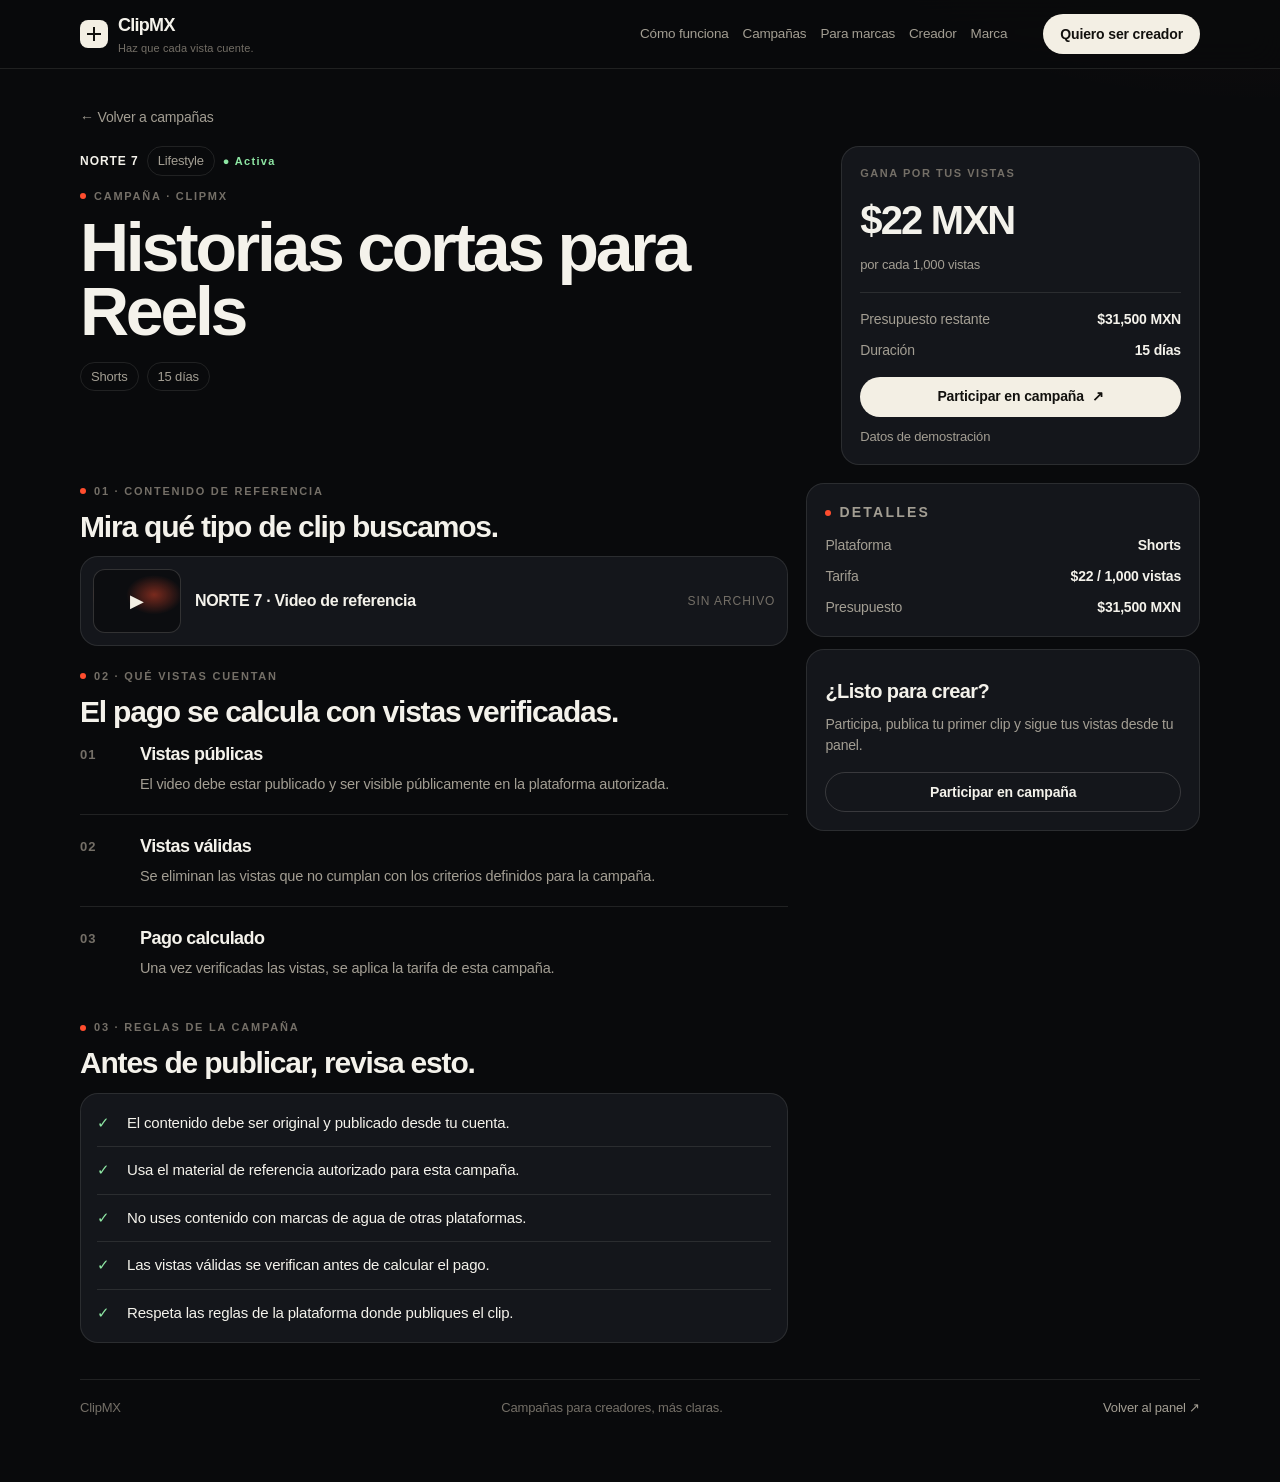
==== campana-norte.html @ 275eb9d6 "El creador envía un clip y la marca puede aprobarlo o rechazarlo." ====
<!DOCTYPE html>
<html lang="es">
<head>
  <meta charset="utf-8">
  <meta name="viewport" content="width=device-width, initial-scale=1">
  <title>ClipMX | Historias cortas para Reels</title>
  <link rel="stylesheet" href="styles.css?v=7">
</head>
<body>
  <header class="site-header">
    <div class="wrap">
      <a class="brand" href="index.html" aria-label="ClipMX, inicio">
        <span class="brand-mark" aria-hidden="true">
          <svg width="14" height="14" viewBox="0 0 14 14" fill="none"><path d="M6 0h2v14H6zM0 6h14v2H0z" fill="currentColor"/></svg>
        </span>
        <span>
          <span class="brand-name">ClipMX</span>
          <span class="brand-tag">Haz que cada vista cuente.</span>
        </span>
      </a>
      <nav class="nav-links" aria-label="Principal">
        <a href="index.html#how">Cómo funciona</a>
        <a href="index.html#campaigns">Campañas</a>
        <a href="index.html#brands">Para marcas</a>
        <a href="creador.html">Creador</a>
        <a href="marca.html">Marca</a>
      </nav>
      <a class="btn btn-primary header-cta" href="creador.html#campanas">Quiero ser creador</a>
    </div>
  </header>
  <main class="dash">
    <div class="wrap">
      <a class="back-link" href="creador.html">← Volver a campañas</a>
      <div class="detail-hero">
        <div>
          <div class="brand-row">
            <span class="meta-row"><span>NORTE 7</span></span>
            <span class="tag">Lifestyle</span>
            <b class="live">● Activa</b>
          </div>
          <p class="kicker"><i></i>Campaña · ClipMX</p>
          <h1>Historias cortas para Reels</h1>
          
          <div class="meta-chips"><span>Shorts</span><span>15 días</span></div>
        </div>
        <aside class="earn-card">
          <span>Gana por tus vistas</span>
          <strong>$22 MXN</strong>
          <small>por cada 1,000 vistas</small>
          <hr>
          <div class="earn-line"><span>Presupuesto restante</span><b>$31,500 MXN</b></div>
          <div class="earn-line"><span>Duración</span><b>15 días</b></div>
          <a class="btn btn-primary" href="creador.html?unirse=norte">Participar en campaña <span>↗</span></a>
          <small class="demo-note">Datos de demostración</small>
        </aside>
      </div>
      <div class="detail-layout">
        <div class="detail-main">
          <section class="detail-block">
            <p class="kicker"><i></i>01 · Contenido de referencia</p>
            <h2>Mira qué tipo de clip buscamos.</h2>
            <div class="ref-card" role="group" aria-label="Marcador de posición. No hay un archivo de video.">
              <button class="ref-stage" type="button" data-play aria-label="Reproducir referencia">▶</button>
              <div>
                <strong>NORTE 7 · Video de referencia</strong>
                
              </div>
              <em>SIN ARCHIVO</em>
            </div>
          </section>
          <section class="detail-block">
            <p class="kicker"><i></i>02 · Qué vistas cuentan</p>
            <h2>El pago se calcula con vistas verificadas.</h2>
            <div class="steps">
            <article class="step"><span>01</span><div><h3>Vistas públicas</h3><p>El video debe estar publicado y ser visible públicamente en la plataforma autorizada.</p></div></article>
            <article class="step"><span>02</span><div><h3>Vistas válidas</h3><p>Se eliminan las vistas que no cumplan con los criterios definidos para la campaña.</p></div></article>
            <article class="step"><span>03</span><div><h3>Pago calculado</h3><p>Una vez verificadas las vistas, se aplica la tarifa de esta campaña.</p></div></article>
          </div>
          </section>
          <section class="detail-block">
            <p class="kicker"><i></i>03 · Reglas de la campaña</p>
            <h2>Antes de publicar, revisa esto.</h2>
            <ul class="rules">
            <li><span>✓</span>El contenido debe ser original y publicado desde tu cuenta.</li>
            <li><span>✓</span>Usa el material de referencia autorizado para esta campaña.</li>
            <li><span>✓</span>No uses contenido con marcas de agua de otras plataformas.</li>
            <li><span>✓</span>Las vistas válidas se verifican antes de calcular el pago.</li>
            <li><span>✓</span>Respeta las reglas de la plataforma donde publiques el clip.</li>
          </ul>
          </section>
        </div>
        <aside class="side-stack">
          <div class="side-card">
            <p class="kicker"><i></i>Detalles</p>
            <div class="side-row"><span>Plataforma</span><strong>Shorts</strong></div>
            <div class="side-row"><span>Tarifa</span><strong>$22 / 1,000 vistas</strong></div>
            <div class="side-row"><span>Presupuesto</span><strong>$31,500 MXN</strong></div>
          </div>
          <div class="side-card">
            <h3>¿Listo para crear?</h3>
            <p>Participa, publica tu primer clip y sigue tus vistas desde tu panel.</p>
            <a class="btn btn-ghost" href="creador.html?unirse=norte">Participar en campaña</a>
          </div>
        </aside>
      </div>
      <footer class="dash-footer">
        <span>ClipMX</span>
        <span>Campañas para creadores, más claras.</span>
        <a href="creador.html">Volver al panel ↗</a>
      </footer>
    </div>
  </main>
  <script src="site.js?v=3"></script>
</body>
</html>
---- styles.css ----
:root {
  --bg: #090a0c;
  --bg-raise: #101114;
  --card: #14161b;
  --card-2: #1b1e24;
  --line: rgba(244, 242, 235, 0.1);
  --line-strong: rgba(244, 242, 235, 0.16);
  --text: #f4f2eb;
  --muted: #a39e93;
  --faint: #746f67;
  --ember: #ff4d2e;
  --good: #8ee7a4;
  --good-dim: rgba(142, 231, 164, 0.12);
  --review: #f0c36a;
  --paper: #f3efe4;
  --ink: #12110e;
  --danger: #ff8b78;
  --sans: Geist, "IBM Plex Sans", "Liberation Sans", sans-serif;
  --max: 1120px;
  --radius: 18px;
  --shadow: 0 24px 60px rgba(0, 0, 0, 0.35);
}

* { box-sizing: border-box; }
html { background: var(--bg); color-scheme: dark; }
body {
  margin: 0;
  min-height: 100vh;
  background:
    radial-gradient(900px 420px at 100% -10%, rgba(255, 77, 46, 0.08), transparent 60%),
    var(--bg);
  color: var(--text);
  font-family: var(--sans);
  font-size: 16px;
  line-height: 1.5;
  letter-spacing: -0.011em;
  -webkit-font-smoothing: antialiased;
}
a { color: inherit; text-decoration: none; }
button { font: inherit; color: inherit; background: none; border: 0; padding: 0; cursor: pointer; }
h1, h2, h3, p { margin: 0; }
strong { font-weight: 620; }

.wrap {
  width: min(var(--max), calc(100% - 64px));
  margin: 0 auto;
}

.kicker {
  display: flex;
  align-items: center;
  gap: 8px;
  margin: 0 0 12px;
  color: var(--faint);
  font-size: 11px;
  font-weight: 620;
  letter-spacing: 0.16em;
  text-transform: uppercase;
}
.kicker i {
  width: 6px;
  height: 6px;
  border-radius: 99px;
  background: var(--ember);
  display: inline-block;
}

h1 {
  font-size: 68px;
  line-height: 0.94;
  font-weight: 560;
  letter-spacing: -0.048em;
}
h2 {
  font-size: 40px;
  line-height: 1.02;
  font-weight: 560;
  letter-spacing: -0.04em;
}
.lead {
  max-width: 42rem;
  margin-top: 18px;
  color: var(--muted);
  font-size: 18px;
  line-height: 1.45;
}

.site-header {
  position: sticky;
  top: 0;
  z-index: 20;
  backdrop-filter: blur(16px);
  background: rgba(9, 10, 12, 0.82);
  border-bottom: 1px solid var(--line);
}
.site-header .wrap {
  height: 68px;
  display: flex;
  align-items: center;
  gap: 28px;
}
.brand {
  display: flex;
  align-items: center;
  gap: 10px;
  flex: 0 0 auto;
}
.brand-mark {
  width: 28px;
  height: 28px;
  border-radius: 8px;
  background: var(--paper);
  color: var(--ink);
  display: grid;
  place-items: center;
}
.brand-name {
  font-weight: 640;
  letter-spacing: -0.04em;
  font-size: 18px;
}
.brand-tag {
  display: block;
  margin-top: 1px;
  color: var(--faint);
  font-size: 11px;
  letter-spacing: 0.01em;
  font-weight: 450;
}
.nav-links {
  display: flex;
  align-items: center;
  gap: 14px;
  margin-left: auto;
}
.nav-links a {
  color: var(--muted);
  font-size: 13.5px;
  font-weight: 500;
  white-space: nowrap;
}
.nav-links a.active,
.nav-links a:hover { color: var(--text); }
.header-cta { margin-left: 8px; }

.btn {
  display: inline-flex;
  align-items: center;
  gap: 8px;
  height: 40px;
  padding: 0 16px;
  border-radius: 999px;
  font-size: 14px;
  font-weight: 600;
  letter-spacing: -0.01em;
  border: 1px solid transparent;
  white-space: nowrap;
}
.btn-primary { background: var(--paper); color: var(--ink); }
.btn-ghost { border-color: var(--line-strong); color: var(--text); background: transparent; }
.btn-danger { border-color: rgba(255, 139, 120, 0.45); color: var(--danger); }
.btn-small { height: 34px; padding: 0 12px; font-size: 13px; }

.hero { padding: 56px 0 28px; }
.hero-grid {
  display: grid;
  grid-template-columns: minmax(0, 1.15fr) minmax(320px, 0.85fr);
  gap: 48px;
  align-items: center;
}
.actions { display: flex; gap: 10px; margin-top: 28px; }

.film {
  justify-self: end;
  width: min(100%, 360px);
}
.film-card {
  background: #0c0d10;
  border: 1px solid var(--line-strong);
  border-radius: 22px;
  box-shadow: var(--shadow);
  overflow: hidden;
}
.film-top, .film-bottom {
  display: flex;
  justify-content: space-between;
  gap: 12px;
  padding: 14px 16px;
}
.film-top { align-items: center; font-size: 11px; letter-spacing: 0.08em; }
.film-top span { color: var(--good); font-weight: 650; }
.film-top b { color: var(--muted); font-weight: 560; letter-spacing: 0.06em; }
.film-scene {
  position: relative;
  height: 248px;
  margin: 0 10px;
  border-radius: 14px;
  background:
    linear-gradient(180deg, rgba(255,255,255,0.04), transparent 28%),
    repeating-linear-gradient(90deg, rgba(255,255,255,0.035) 0 1px, transparent 1px 56px),
    #101114;
  overflow: hidden;
}
.finder {
  position: absolute;
  inset: 14px;
  border: 1px solid rgba(244, 242, 235, 0.14);
}
.finder::before, .finder::after {
  content: "";
  position: absolute;
  width: 18px;
  height: 18px;
  border: 1.5px solid var(--paper);
}
.finder::before { top: -1px; left: -1px; border-right: 0; border-bottom: 0; }
.finder::after { right: -1px; bottom: -1px; border-left: 0; border-top: 0; }
.film-copy { position: absolute; left: 22px; bottom: 20px; }
.film-copy span {
  display: block;
  color: var(--faint);
  font-size: 11px;
  letter-spacing: 0.16em;
  font-weight: 620;
}
.film-copy strong {
  display: block;
  margin: 6px 0 8px;
  font-size: 64px;
  line-height: 0.82;
  letter-spacing: -0.06em;
  font-weight: 600;
}
.film-copy small { color: var(--muted); font-size: 13px; }
.film-bottom { align-items: flex-end; }
.metric { min-width: 0; }
.metric em, .metric small, .rate-cell small, .data small, .stat small, .cover em {
  font-style: normal;
}
.metric-label, .data small, .mini small, .scale-head span {
  display: block;
  color: var(--faint);
  font-size: 10px;
  letter-spacing: 0.14em;
  font-weight: 640;
  text-transform: uppercase;
}
.metric strong { display: block; font-size: 22px; letter-spacing: -0.04em; font-variant-numeric: tabular-nums; }
.metric small, .rate-cell small { color: var(--muted); font-size: 12px; }
.meter {
  height: 4px;
  margin: 8px 0 6px;
  border-radius: 99px;
  background: rgba(244, 242, 235, 0.1);
  overflow: hidden;
}
.meter > span {
  display: block;
  height: 100%;
  width: 0;
  background: var(--paper);
}
.example-note {
  margin-top: 10px;
  color: var(--faint);
  font-size: 12px;
  letter-spacing: 0.02em;
}
.stamp {
  display: inline-flex;
  align-items: center;
  gap: 6px;
  height: 22px;
  padding: 0 8px;
  border-radius: 99px;
  border: 1px solid rgba(240, 195, 106, 0.4);
  color: var(--review);
  background: rgba(240, 195, 106, 0.08);
  font-size: 10px;
  font-weight: 680;
  letter-spacing: 0.14em;
}

.section { padding: 72px 0; }
.section-intro {
  display: grid;
  grid-template-columns: 0.9fr 1.1fr;
  gap: 40px;
  align-items: start;
}
.flow-card, .panel, .stat, .campaign, .empty, .payout-card, .mini, .close-card {
  background: var(--card);
  border: 1px solid var(--line);
  border-radius: var(--radius);
}
.flow-card { padding: 16px 16px 18px; margin-top: 22px; }
.flow-head, .scale-head, .mini-top, .close-top, .section-head, .campaign-head {
  display: flex;
  justify-content: space-between;
  align-items: center;
  gap: 12px;
}
.flow-head span, .mini-top span, .close-top span {
  color: var(--faint);
  font-size: 11px;
  letter-spacing: 0.14em;
  font-weight: 650;
  text-transform: uppercase;
}
.flow-head small { color: var(--muted); letter-spacing: 0.12em; }
.flow-track {
  display: grid;
  grid-template-columns: auto 1fr auto 1fr auto 1fr auto;
  gap: 8px;
  align-items: center;
  margin-top: 16px;
  color: var(--text);
  font-size: 12px;
  font-weight: 650;
  letter-spacing: 0.12em;
}
.flow-track i {
  height: 1px;
  background: var(--line-strong);
}
.steps { display: flex; flex-direction: column; }
.step {
  display: grid;
  grid-template-columns: 52px 1fr;
  gap: 8px;
  padding: 18px 0;
  border-top: 1px solid var(--line);
}
.step:first-child { border-top: 0; padding-top: 0; }
.step > span {
  color: var(--faint);
  font-size: 13px;
  font-weight: 640;
  letter-spacing: 0.08em;
  padding-top: 4px;
}
.step h3 { font-size: 18px; letter-spacing: -0.03em; font-weight: 580; }
.step p { margin-top: 6px; color: var(--muted); font-size: 14.5px; }

.split-head {
  display: grid;
  grid-template-columns: 1.1fr 0.9fr;
  gap: 32px;
  align-items: end;
  margin-bottom: 22px;
}
.split-head p, .quiet { color: var(--muted); font-size: 16px; }

.cards-3 {
  display: grid;
  grid-template-columns: repeat(3, 1fr);
  gap: 14px;
}
.campaign { overflow: hidden; display: flex; flex-direction: column; min-height: 100%; }
.campaign.linked:hover { border-color: var(--line-strong); }
.cover {
  position: relative;
  height: 148px;
  padding: 16px 18px;
  display: flex;
  flex-direction: column;
  justify-content: flex-end;
  background: #101114;
  overflow: hidden;
}
.cover span {
  color: var(--muted);
  font-size: 12px;
  letter-spacing: 0.16em;
  font-weight: 650;
}
.cover strong {
  font-size: 44px;
  line-height: 0.88;
  letter-spacing: -0.055em;
  font-weight: 580;
}
.cover em { color: var(--faint); font-size: 13px; margin-top: 6px; }
.cover-nova { background: linear-gradient(160deg, #241612 0%, #101114 58%); }
.cover-nova::after, .cover-vertice::after, .cover-norte::after {
  content: "";
  position: absolute;
  pointer-events: none;
}
.cover-nova::after {
  width: 180px; height: 180px; border-radius: 50%;
  border: 1px solid rgba(255, 77, 46, 0.45);
  right: -48px; top: -56px;
}
.cover-vertice { background: linear-gradient(180deg, #1a1c22, #101114); }
.cover-vertice::after {
  left: 22px; top: 18px; bottom: 18px; width: 1px;
  background: rgba(244, 242, 235, 0.22);
}
.cover-vertice span, .cover-vertice strong, .cover-vertice em { padding-left: 16px; }
.cover-norte { background: linear-gradient(200deg, #1c1914, #101114 60%); }
.cover-norte::after {
  left: 0; right: 0; top: 46px; height: 1px;
  background: rgba(240, 195, 106, 0.35);
}
.campaign-body { padding: 16px 16px 14px; display: flex; flex-direction: column; gap: 10px; flex: 1; }
.meta-row, .card-bottom, .user-chip, .status-row, .budget-top, .payout-line {
  display: flex;
  justify-content: space-between;
  align-items: center;
  gap: 10px;
}
.meta-row span { font-size: 12px; letter-spacing: 0.08em; font-weight: 650; }
.live {
  color: var(--good);
  font-size: 11px;
  letter-spacing: 0.12em;
  font-weight: 680;
  white-space: nowrap;
}
.campaign-body h3 { font-size: 20px; letter-spacing: -0.03em; font-weight: 580; line-height: 1.15; }
.campaign-body .blurb { color: var(--muted); font-size: 14px; }
.data {
  display: grid;
  grid-template-columns: repeat(3, 1fr);
  gap: 8px;
  margin-top: auto;
  padding-top: 8px;
}
.data div {
  padding-top: 10px;
  border-top: 1px solid var(--line);
}
.data strong {
  display: block;
  margin-top: 4px;
  font-size: 20px;
  letter-spacing: -0.04em;
  font-variant-numeric: tabular-nums;
}
.data span { color: var(--muted); font-size: 12px; }
.open-link {
  display: flex;
  justify-content: space-between;
  margin-top: 12px;
  padding-top: 12px;
  border-top: 1px solid var(--line);
  color: var(--paper);
  font-size: 12px;
  letter-spacing: 0.12em;
  font-weight: 680;
}

.earn-grid {
  display: grid;
  grid-template-columns: 0.85fr 1.15fr;
  gap: 28px;
  align-items: center;
}
.rate-board { padding: 18px; }
.rate-grid {
  display: grid;
  grid-template-columns: 1fr 1fr 1.15fr;
  gap: 10px;
}
.rate-cell {
  padding: 14px;
  border-radius: 14px;
  background: var(--bg-raise);
  border: 1px solid var(--line);
}
.rate-cell strong {
  display: block;
  font-size: 32px;
  letter-spacing: -0.045em;
  font-variant-numeric: tabular-nums;
}
.rate-total { background: var(--paper); color: var(--ink); border-color: transparent; }
.rate-total small, .rate-total .metric-label { color: #5e5a52; }
.scale { margin-top: 18px; }
.scale-head b { font-size: 12px; letter-spacing: 0.12em; }
.scale-track {
  position: relative;
  height: 2px;
  margin: 22px 8px 12px;
  background: var(--line-strong);
}
.scale-track i {
  position: absolute;
  top: 50%;
  width: 9px;
  height: 9px;
  border-radius: 50%;
  background: var(--paper);
  transform: translate(-50%, -50%);
}
.scale-track i:nth-child(1) { left: 0; }
.scale-track i:nth-child(2) { left: 33%; }
.scale-track i:nth-child(3) { left: 66%; }
.scale-track i:nth-child(4) { left: 100%; }
.scale-labels {
  display: flex;
  justify-content: space-between;
  color: var(--muted);
  font-size: 12px;
  font-variant-numeric: tabular-nums;
}

.brand-block { padding: 22px; }
.brand-grid {
  display: grid;
  grid-template-columns: 0.9fr 1.1fr;
  gap: 28px;
  align-items: center;
}
.brand-copy .lead { font-size: 16px; margin-top: 12px; }
.brand-copy .btn { margin-top: 22px; }
.mini { padding: 16px; background: #101114; }
.mini-title {
  display: flex;
  justify-content: space-between;
  align-items: baseline;
  margin: 14px 0;
}
.mini-title strong { font-size: 26px; letter-spacing: -0.04em; }
.mini-title span { color: var(--muted); font-size: 13px; }
.mini-metrics {
  display: grid;
  grid-template-columns: repeat(3, 1fr);
  gap: 8px;
}
.mini-metrics div {
  padding: 10px;
  border-radius: 12px;
  background: rgba(255,255,255,0.03);
  border: 1px solid var(--line);
}
.mini-metrics strong {
  display: block;
  margin: 4px 0 2px;
  font-size: 22px;
  letter-spacing: -0.04em;
  font-variant-numeric: tabular-nums;
}
.mini-metrics span, .clip-row span { color: var(--muted); font-size: 12px; }
.delta { color: var(--good) !important; }
.clip-list { margin-top: 10px; display: flex; flex-direction: column; gap: 8px; }
.clip-row {
  display: grid;
  grid-template-columns: 88px 1fr auto;
  gap: 8px;
  align-items: center;
  padding: 10px 12px;
  border-radius: 12px;
  background: rgba(255,255,255,0.03);
  font-size: 13px;
}
.clip-row b { letter-spacing: 0.06em; font-size: 12px; }
.badge {
  font-size: 10px;
  letter-spacing: 0.12em;
  font-weight: 700;
  padding: 4px 7px;
  border-radius: 99px;
}
.badge-ok { color: var(--good); background: var(--good-dim); }
.badge-wait { color: var(--review); background: rgba(240, 195, 106, 0.1); }
.brand-flow {
  display: grid;
  grid-template-columns: repeat(4, 1fr);
  gap: 18px;
  align-items: start;
  margin-top: 16px;
  padding-top: 16px;
  border-top: 1px solid var(--line);
}
.brand-flow div { padding-top: 10px; border-top: 1px solid var(--line-strong); }
.brand-flow div span {
  display: block;
  color: var(--faint);
  font-size: 11px;
  letter-spacing: 0.12em;
}
.brand-flow strong { display: block; margin-top: 2px; font-size: 16px; letter-spacing: -0.03em; }
.brand-flow small { color: var(--muted); font-size: 12px; }
.brand-flow i { display: none; }

.close { text-align: center; padding-bottom: 88px; }
.close-card {
  width: min(560px, 100%);
  margin: 0 auto 28px;
  padding: 16px 18px 18px;
  text-align: left;
}
.close h2 { max-width: 14ch; margin: 0 auto; }
.close .quiet { max-width: 38rem; margin: 14px auto 0; }
.close .btn { margin-top: 22px; }
.close-title { margin: 12px 0; }
.close-title span { color: var(--faint); letter-spacing: 0.14em; font-size: 12px; font-weight: 680; }
.close-title strong { display: block; font-size: 28px; letter-spacing: -0.04em; }
.close-stats { display: grid; grid-template-columns: repeat(3, 1fr); gap: 8px; }
.close-stats div { padding-top: 8px; border-top: 1px solid var(--line); }
.close-stats small { color: var(--faint); font-size: 10px; letter-spacing: 0.14em; }
.close-stats strong { display: block; font-size: 22px; letter-spacing: -0.04em; }
.close-stats span { color: var(--muted); font-size: 12px; }

.site-footer {
  border-top: 1px solid var(--line);
  padding: 22px 0 28px;
}
.site-footer .wrap, .dash-footer {
  display: flex;
  justify-content: space-between;
  gap: 16px;
  color: var(--faint);
  font-size: 13px;
}
.site-footer strong { color: var(--text); font-weight: 640; }

.dash { padding: 36px 0 64px; }
.welcome {
  display: flex;
  justify-content: space-between;
  align-items: flex-end;
  gap: 24px;
  margin-bottom: 22px;
}
.welcome h1 { font-size: 52px; }
.welcome p { margin-top: 10px; color: var(--muted); max-width: 40rem; }
.stats {
  display: grid;
  grid-template-columns: repeat(4, 1fr);
  gap: 12px;
}
.stat { padding: 16px 16px 14px; }
.stat span {
  display: block;
  color: var(--faint);
  font-size: 11px;
  letter-spacing: 0.14em;
  font-weight: 650;
  text-transform: uppercase;
}
.stat strong {
  display: block;
  margin: 10px 0 4px;
  font-size: 34px;
  letter-spacing: -0.045em;
  font-variant-numeric: tabular-nums;
  font-weight: 560;
}
.stat small { color: var(--muted); font-size: 13px; }

.block { margin-top: 28px; }
.section-head { margin-bottom: 14px; align-items: flex-end; }
.section-head h2 { font-size: 28px; }
.section-head p { color: var(--muted); margin-top: 6px; }

.tabs { display: flex; gap: 6px; padding: 4px; border-radius: 999px; border: 1px solid var(--line); background: rgba(255,255,255,0.02); }
.tabs button {
  height: 32px;
  padding: 0 12px;
  border-radius: 999px;
  color: var(--muted);
  font-size: 13px;
  font-weight: 580;
}
.tabs button.active { background: var(--paper); color: var(--ink); }

.offer { padding: 16px; display: flex; flex-direction: column; gap: 12px; min-height: 100%; }
.offer.featured { border-color: rgba(255, 77, 46, 0.55); }
.offer-top span:first-child { font-weight: 680; letter-spacing: 0.08em; font-size: 12px; }
.tag {
  color: var(--muted);
  border: 1px solid var(--line);
  border-radius: 99px;
  padding: 3px 8px;
  font-size: 12px;
}
.offer h3 { font-size: 22px; letter-spacing: -0.035em; font-weight: 560; line-height: 1.15; }
.rate strong { font-size: 28px; letter-spacing: -0.04em; display: block; }
.rate span, .offer-bottom span { color: var(--muted); font-size: 13px; }
.offer-bottom {
  display: flex;
  flex-direction: column;
  align-items: flex-start;
  gap: 8px;
  margin-top: auto;
  padding-top: 12px;
  border-top: 1px solid var(--line);
}
.offer-bottom a { font-weight: 640; }
.offer-bottom a { color: var(--paper); font-size: 13px; font-weight: 620; white-space: nowrap; }

.payout {
  display: grid;
  grid-template-columns: 1fr 1fr;
  gap: 22px;
  align-items: center;
}
.payout-card { padding: 18px; }
.payout-line { font-size: 14px; }
.payout-line b { font-variant-numeric: tabular-nums; font-size: 18px; }
.payout-line.muted { color: var(--muted); margin-top: 8px; }
.payout-card .meter { height: 8px; margin: 14px 0 0; }

.campaign-panel { padding: 18px 18px 16px; }
.campaign-panel h2 { font-size: 32px; margin-top: 4px; }
.subline { color: var(--muted); margin-top: 4px; }
.controls { display: flex; align-items: center; gap: 8px; }
.budget { margin-top: 18px; }
.budget-top span { color: var(--muted); }
.budget-top strong { font-variant-numeric: tabular-nums; letter-spacing: -0.03em; }
.budget .fine, .review-ok span { color: var(--muted); font-size: 13px; }
.budget .fine { display: block; margin-top: 8px; }

.review-ok {
  display: flex;
  align-items: center;
  gap: 8px;
  padding: 12px 14px;
  border-radius: 14px;
  background: var(--good-dim);
  border: 1px solid rgba(142, 231, 164, 0.2);
  margin-bottom: 12px;
}
.review-ok strong { font-size: 14px; }
.dot {
  width: 8px; height: 8px; border-radius: 99px; background: var(--good); flex: 0 0 auto;
}
.empty {
  padding: 42px 24px;
  text-align: center;
  border-style: dashed;
}
.empty h3 { font-size: 20px; letter-spacing: -0.03em; }
.empty p { color: var(--muted); margin-top: 6px; }

.user-chip {
  margin-left: 8px;
  height: 36px;
  padding: 0 10px 0 4px;
  border-radius: 999px;
  border: 1px solid var(--line);
  gap: 8px;
  color: var(--text);
  font-size: 13px;
  font-weight: 580;
}
.avatar {
  width: 26px; height: 26px; border-radius: 50%;
  display: grid; place-items: center;
  background: var(--paper); color: var(--ink);
  font-size: 11px; font-weight: 720;
}
.chev { color: var(--faint); }

.dash-footer {
  margin-top: 36px;
  padding-top: 18px;
  border-top: 1px solid var(--line);
}
.dash-footer a { color: var(--muted); }


/* Moving backgrounds: slow Ken Burns on the hero and campaign covers. */
.hero { position: relative; overflow: hidden; }
.hero-grid { position: relative; z-index: 1; }

.drift {
  position: absolute;
  inset: -32%;
  z-index: 0;
  pointer-events: none;
  transform-origin: 50% 45%;
  animation: kenburns 8s ease-in-out infinite;
  will-change: transform;
}
.drift svg { width: 100%; height: 100%; display: block; }
.drift-hero { animation-delay: -1s; }
.drift-film { animation-delay: -3s; transform-origin: 70% 30%; }
.drift-nova { animation-delay: 0s; transform-origin: 20% 80%; }
.drift-vertice { animation-delay: -2.5s; transform-origin: 40% 20%; }
.drift-norte { animation-delay: -5s; transform-origin: 80% 40%; }

.film-card { animation: card-glow 8s ease-in-out infinite; }
.film .meter { position: relative; }
.film .meter::after {
  content: "";
  position: absolute;
  top: 0;
  bottom: 0;
  left: 0;
  width: 38%;
  border-radius: inherit;
  background: linear-gradient(90deg, transparent, rgba(255, 255, 255, 0.95), transparent);
  animation: meter-sweep 8s linear infinite;
}

.drift-veil {
  position: absolute;
  inset: 0;
  z-index: 1;
  pointer-events: none;
  background: linear-gradient(180deg, rgba(9, 10, 12, 0.02) 0%, rgba(9, 10, 12, 0.28) 55%, rgba(9, 10, 12, 0.78) 100%);
}
.film-scene .finder,
.film-scene .film-copy { z-index: 2; }

.cover::before {
  content: "";
  position: absolute;
  inset: 0;
  z-index: 1;
  pointer-events: none;
  background: linear-gradient(180deg, rgba(9, 10, 12, 0.02) 0%, rgba(9, 10, 12, 0.2) 46%, rgba(9, 10, 12, 0.84) 100%);
}
.cover-nova::after,
.cover-vertice::after,
.cover-norte::after { z-index: 2; }
.cover > span,
.cover > strong,
.cover > em { position: relative; z-index: 3; }

@keyframes kenburns {
  0% { transform: scale(1.02) translate3d(-12%, -8%, 0); }
  50% { transform: scale(1.42) translate3d(12%, 9%, 0); }
  100% { transform: scale(1.02) translate3d(-12%, -8%, 0); }
}
@keyframes card-glow {
  0%, 100% { box-shadow: 0 24px 50px rgba(0, 0, 0, 0.35), 0 0 0 0 rgba(255, 77, 46, 0); }
  50% { box-shadow: 0 24px 50px rgba(0, 0, 0, 0.35), 0 0 36px 6px rgba(255, 77, 46, 0.55); }
}
@keyframes meter-sweep {
  0% { transform: translateX(-130%); }
  100% { transform: translateX(320%); }
}


.hero::after {
  content: "";
  position: absolute;
  z-index: 0;
  width: 280px;
  height: 280px;
  border-radius: 50%;
  left: -10%;
  top: 18%;
  background: radial-gradient(circle, rgba(255,77,46,0.85), rgba(255,77,46,0) 70%);
  filter: blur(2px);
  animation: orb 6s ease-in-out infinite;
  pointer-events: none;
}
@keyframes orb {
  0% { transform: translateX(0) scale(0.8); opacity: 0.45; }
  50% { transform: translateX(70vw) scale(1.15); opacity: 1; }
  100% { transform: translateX(0) scale(0.8); opacity: 0.45; }
}
.scale-track { position: relative; overflow: hidden; }
.scale-track::after {
  content: "";
  position: absolute;
  top: 50%;
  width: 14px;
  height: 14px;
  margin-top: -7px;
  border-radius: 50%;
  background: #ff4d2e;
  box-shadow: 0 0 16px #ff4d2e;
  animation: runner 4s linear infinite;
}
@keyframes runner {
  0% { left: 0; }
  100% { left: calc(100% - 14px); }
}

/* Motion stays on: the user asked to see it. */

/* Campaign detail and local campaign form */
.back-link {
  display: inline-flex;
  margin-bottom: 18px;
  color: var(--muted);
  font-size: 14px;
}
.back-link:hover { color: var(--text); }
.detail-hero, .detail-layout, .form-grid {
  display: grid;
  gap: 18px;
  align-items: start;
}
.detail-hero { grid-template-columns: minmax(0, 1.45fr) minmax(280px, 0.7fr); }
.detail-layout, .form-grid { grid-template-columns: minmax(0, 1.35fr) minmax(280px, 0.75fr); margin-top: 18px; }
.brand-row { display: flex; flex-wrap: wrap; align-items: center; gap: 8px; margin-bottom: 12px; }
.meta-chips { display: flex; flex-wrap: wrap; gap: 8px; margin-top: 18px; }
.meta-chips span, .tag {
  color: var(--muted);
  border: 1px solid var(--line);
  border-radius: 99px;
  padding: 4px 10px;
  font-size: 13px;
}
.earn-card, .side-card, .ref-card, .rules, .form-card, .preview-card {
  background: var(--card);
  border: 1px solid var(--line);
  border-radius: var(--radius);
}
.earn-card, .side-card, .form-card, .preview-card { padding: 18px; }
.earn-card > span, .side-row span, .preview-card .kicker { color: var(--faint); }
.earn-card > span {
  display: block;
  font-size: 11px;
  letter-spacing: 0.14em;
  font-weight: 650;
  text-transform: uppercase;
}
.earn-card > strong {
  display: block;
  margin: 8px 0 2px;
  font-size: 40px;
  letter-spacing: -0.045em;
  font-weight: 560;
}
.earn-card > small, .demo-note { color: var(--muted); font-size: 13px; }
.earn-card hr { border: 0; border-top: 1px solid var(--line); margin: 16px 0; }
.earn-line, .side-row {
  display: flex;
  justify-content: space-between;
  gap: 12px;
  align-items: baseline;
  margin-top: 10px;
  font-size: 14px;
}
.earn-line span, .side-row span { color: var(--muted); }
.earn-card .btn, .side-card .btn { width: 100%; justify-content: center; margin-top: 16px; }
.demo-note { display: block; margin-top: 10px; }
.detail-main { display: flex; flex-direction: column; gap: 22px; }
.detail-block h2 { font-size: 30px; margin-bottom: 14px; }
.ref-card {
  display: grid;
  grid-template-columns: 88px 1fr auto;
  gap: 14px;
  align-items: center;
  padding: 12px;
}
.ref-stage {
  height: 64px;
  border-radius: 12px;
  display: grid;
  place-items: center;
  background:
    radial-gradient(40px 28px at 70% 40%, rgba(255, 77, 46, 0.45), transparent 70%),
    #0c0d10;
  border: 1px solid var(--line-strong);
  color: var(--paper);
  font-size: 18px;
}
.ref-card strong { display: block; letter-spacing: -0.02em; }
.ref-card p { color: var(--muted); font-size: 13px; margin-top: 3px; }
.ref-card em { color: var(--faint); font-style: normal; font-size: 12px; letter-spacing: 0.08em; }
.rules { list-style: none; margin: 0; padding: 6px 16px; }
.rules li {
  display: grid;
  grid-template-columns: 22px 1fr;
  gap: 8px;
  padding: 12px 0;
  border-top: 1px solid var(--line);
  color: var(--text);
  font-size: 15px;
}
.rules li:first-child { border-top: 0; }
.rules span { color: var(--good); }
.side-stack { display: flex; flex-direction: column; gap: 12px; }
.side-card h3 { font-size: 20px; letter-spacing: -0.03em; margin: 8px 0; }
.side-card p { color: var(--muted); font-size: 14px; }
.form-card + .form-card { margin-top: 12px; }
.field { display: block; margin-top: 14px; }
.field span { display: block; margin-bottom: 6px; color: var(--muted); font-size: 13px; }
.field input, .field textarea {
  width: 100%;
  background: #0c0d10;
  border: 1px solid var(--line-strong);
  color: var(--text);
  border-radius: 12px;
  padding: 12px 14px;
  font: inherit;
}
.field textarea { min-height: 110px; resize: vertical; }
.note {
  margin-top: 14px;
  color: var(--muted);
  font-size: 14px;
}
.save-confirm {
  margin-top: 14px;
  padding: 12px 14px;
  border-radius: 12px;
  background: var(--good-dim);
  color: var(--good);
  font-size: 14px;
}
.preview-card h2 { font-size: 32px; margin: 8px 0; }
.preview-card .lead { font-size: 15px; margin-top: 0; }
.preview-rate {
  display: block;
  margin-top: 16px;
  padding-top: 14px;
  border-top: 1px solid var(--line);
  font-size: 22px;
  letter-spacing: -0.03em;
}


/* Create-campaign layout: two columns on desktop, stacked fields, stacked on narrow screens. */
.form-grid {
  display: grid;
  grid-template-columns: minmax(0, 1fr) minmax(280px, 380px);
  gap: 24px;
  align-items: start;
}
.form-column,
#crear-form,
.form-card {
  display: flex;
  flex-direction: column;
  align-items: stretch;
  width: 100%;
  min-width: 0;
  max-width: 100%;
}
.form-card {
  grid-template-columns: none;
}
.form-card .field {
  display: flex;
  flex-direction: column;
  align-items: stretch;
  width: 100%;
  max-width: 100%;
  min-width: 0;
}
.form-card .field input,
.form-card .field textarea {
  display: block;
  width: 100%;
  max-width: 100%;
  min-width: 0;
  box-sizing: border-box;
}
.preview-card { align-self: start; }
@media (max-width: 860px) {
  .form-grid { grid-template-columns: 1fr; }
}

.offer { position: relative; }
.offer-bottom a::after { content: ""; position: absolute; inset: 0; }
.panel-note { color: var(--muted); margin: 8px 0 0; }
button:disabled { opacity: 0.45; cursor: default; }
.offer-bottom a, .offer-bottom button { position: relative; z-index: 2; }
.offer-bottom { flex-direction: row; align-items: center; justify-content: space-between; }

.form-card .field select {
  display: block;
  width: 100%;
  box-sizing: border-box;
  margin-top: 6px;
  height: 44px;
  border-radius: 12px;
  border: 1px solid var(--line-strong);
  background: #101114;
  color: var(--paper);
  padding: 0 12px;
}
#mis-clips, #inbox { display: flex; flex-direction: column; gap: 12px; margin-top: 14px; }
.clip-row { display: flex; justify-content: space-between; gap: 12px; align-items: center; }
.clip-row a { color: var(--paper); word-break: break-all; }
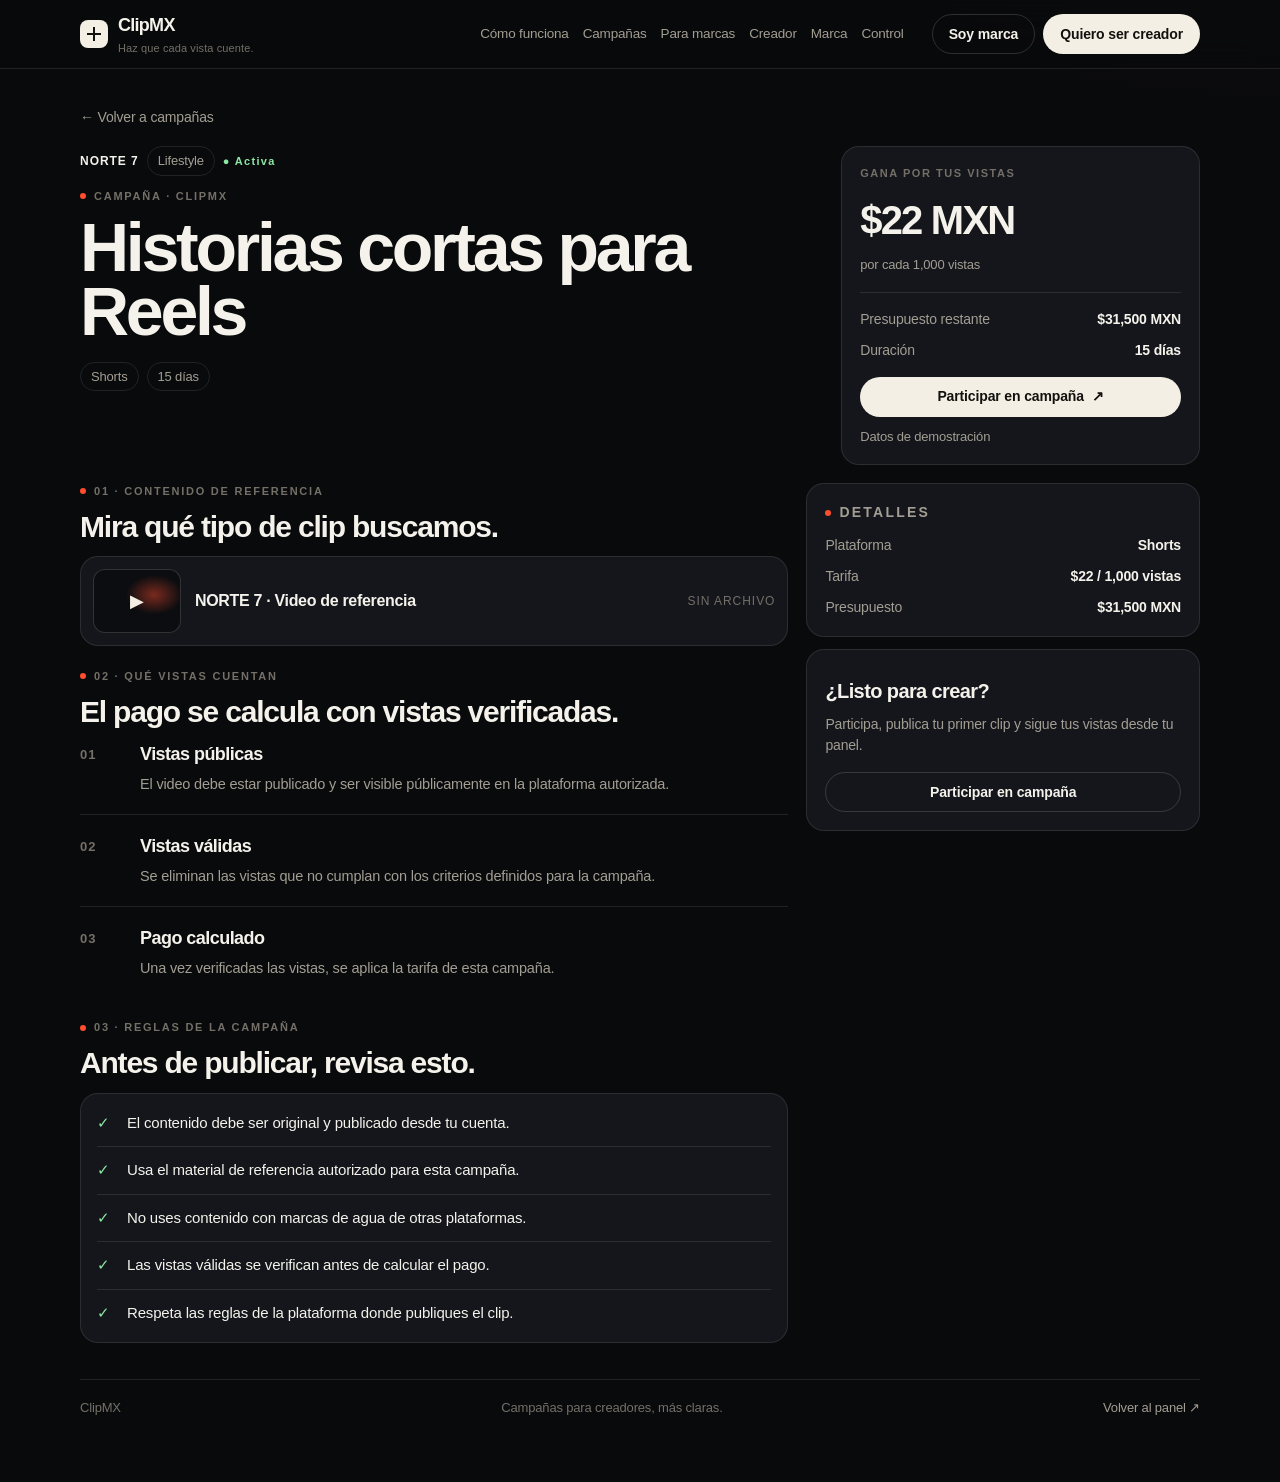
==== commit 2a48785a: "Separa el registro de creador y de marca, y el control del dueño ve plazos, vistas y retiros de este" ====
--- a/campana-norte.html
+++ b/campana-norte.html
@@ -4,7 +4,7 @@
   <meta charset="utf-8">
   <meta name="viewport" content="width=device-width, initial-scale=1">
   <title>ClipMX | Historias cortas para Reels</title>
-  <link rel="stylesheet" href="styles.css?v=7">
+  <link rel="stylesheet" href="styles.css?v=9">
 </head>
 <body>
   <header class="site-header">
@@ -24,8 +24,12 @@
         <a href="index.html#brands">Para marcas</a>
         <a href="creador.html">Creador</a>
         <a href="marca.html">Marca</a>
+        <a href="control.html">Control</a>
       </nav>
-      <a class="btn btn-primary header-cta" href="creador.html#campanas">Quiero ser creador</a>
+      <div class="header-actions">
+        <a class="btn btn-ghost header-cta" href="registro.html?rol=marca">Soy marca</a>
+        <a class="btn btn-primary header-cta" href="registro.html?rol=creador">Quiero ser creador</a>
+      </div>
     </div>
   </header>
   <main class="dash">
@@ -110,6 +114,6 @@
       </footer>
     </div>
   </main>
-  <script src="site.js?v=3"></script>
+  <script src="site.js?v=7"></script>
 </body>
 </html>
--- a/styles.css
+++ b/styles.css
@@ -168,7 +168,7 @@
   gap: 48px;
   align-items: center;
 }
-.actions { display: flex; gap: 10px; margin-top: 28px; }
+.actions { display: flex; gap: 10px; margin-top: 28px; flex-wrap: wrap; }
 
 .film {
   justify-self: end;
@@ -1074,3 +1074,28 @@
 #mis-clips, #inbox { display: flex; flex-direction: column; gap: 12px; margin-top: 14px; }
 .clip-row { display: flex; justify-content: space-between; gap: 12px; align-items: center; }
 .clip-row a { color: var(--paper); word-break: break-all; }
+
+.clip-player { width: 100%; max-height: 360px; background: #000; border-radius: 12px; margin-top: 8px; }
+.form-card .field input[type=file] { padding: 10px 0; }
+
+.header-actions { display: flex; align-items: center; gap: 8px; flex: 0 0 auto; }
+.header-actions .header-cta { margin-left: 0; }
+.role-banner { margin: 0 0 16px; }
+.role-banner a { text-decoration: underline; }
+.reg-grid { display: grid; grid-template-columns: 1fr 1fr; gap: 16px; margin-top: 22px; }
+.reg-pick { display: block; width: 100%; text-align: left; padding: 18px; cursor: pointer; color: inherit; }
+.reg-pick h2 { font-size: 28px; margin: 6px 0; }
+.reg-pick p { color: var(--muted); margin-top: 6px; }
+.reg-pick.active { border-color: rgba(255, 77, 46, 0.7); }
+.brand-copy .actions { margin-top: 22px; }
+.brand-copy .actions .btn { margin-top: 0; }
+.stack { display: flex; flex-direction: column; gap: 12px; margin-top: 12px; }
+.clip-row { flex-wrap: wrap; }
+@media (max-width: 1100px) {
+  .site-header .wrap { height: auto; min-height: 68px; flex-wrap: wrap; padding: 10px 0; row-gap: 10px; }
+  .nav-links { flex-wrap: wrap; row-gap: 8px; }
+}
+@media (max-width: 860px) {
+  .reg-grid { grid-template-columns: 1fr; }
+}
+
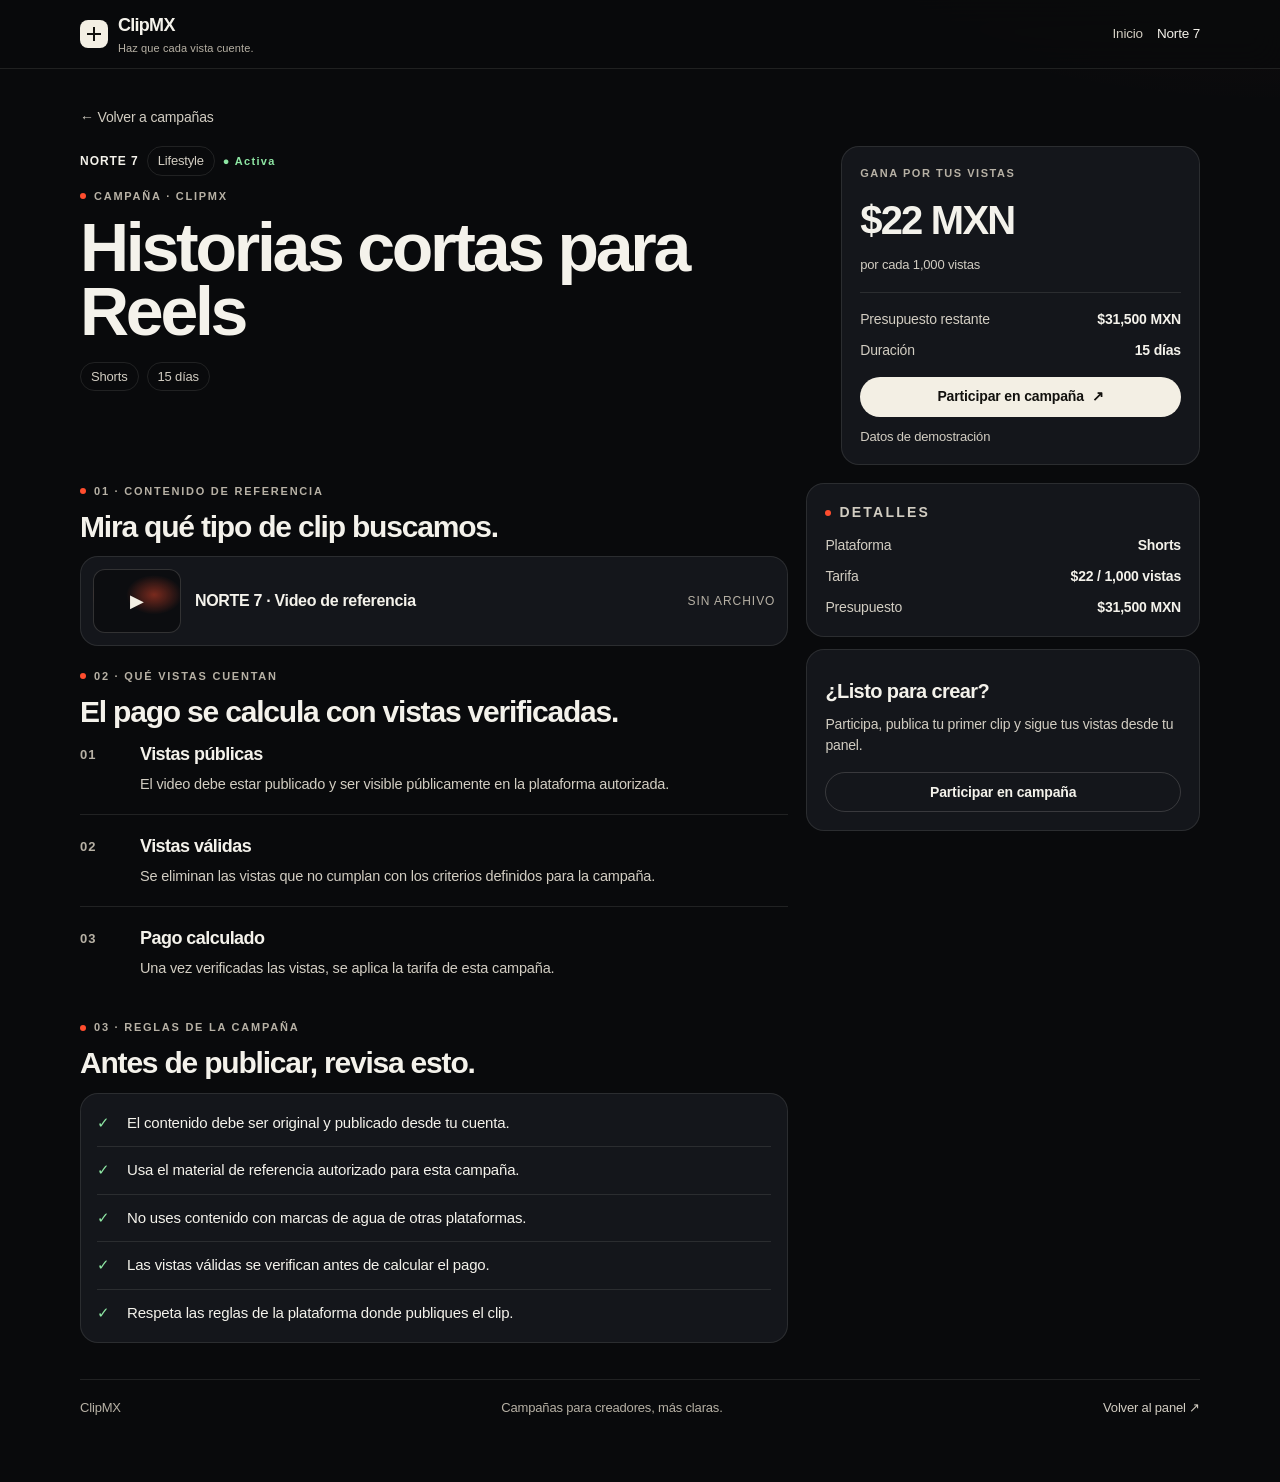
==== commit 34f6bf91: "Simplifica la navegación y aclara el texto secundario. Los botones Soy marca y Soy creador quedan so" ====
--- a/campana-norte.html
+++ b/campana-norte.html
@@ -4,7 +4,7 @@
   <meta charset="utf-8">
   <meta name="viewport" content="width=device-width, initial-scale=1">
   <title>ClipMX | Historias cortas para Reels</title>
-  <link rel="stylesheet" href="styles.css?v=9">
+  <link rel="stylesheet" href="styles.css?v=10">
 </head>
 <body>
   <header class="site-header">
@@ -19,17 +19,9 @@
         </span>
       </a>
       <nav class="nav-links" aria-label="Principal">
-        <a href="index.html#how">Cómo funciona</a>
-        <a href="index.html#campaigns">Campañas</a>
-        <a href="index.html#brands">Para marcas</a>
-        <a href="creador.html">Creador</a>
-        <a href="marca.html">Marca</a>
-        <a href="control.html">Control</a>
+        <a href="index.html">Inicio</a>
+        <a href="campana-norte.html" class="active">Norte 7</a>
       </nav>
-      <div class="header-actions">
-        <a class="btn btn-ghost header-cta" href="registro.html?rol=marca">Soy marca</a>
-        <a class="btn btn-primary header-cta" href="registro.html?rol=creador">Quiero ser creador</a>
-      </div>
     </div>
   </header>
   <main class="dash">
--- a/styles.css
+++ b/styles.css
@@ -6,8 +6,8 @@
   --line: rgba(244, 242, 235, 0.1);
   --line-strong: rgba(244, 242, 235, 0.16);
   --text: #f4f2eb;
-  --muted: #a39e93;
-  --faint: #746f67;
+  --muted: #d2cdc2;
+  --faint: #b7b1a5;
   --ember: #ff4d2e;
   --good: #8ee7a4;
   --good-dim: rgba(142, 231, 164, 0.12);
@@ -986,6 +986,11 @@
   font: inherit;
 }
 .field textarea { min-height: 110px; resize: vertical; }
+.field input::placeholder,
+.field textarea::placeholder {
+  color: var(--muted);
+  opacity: 1;
+}
 .note {
   margin-top: 14px;
   color: var(--muted);
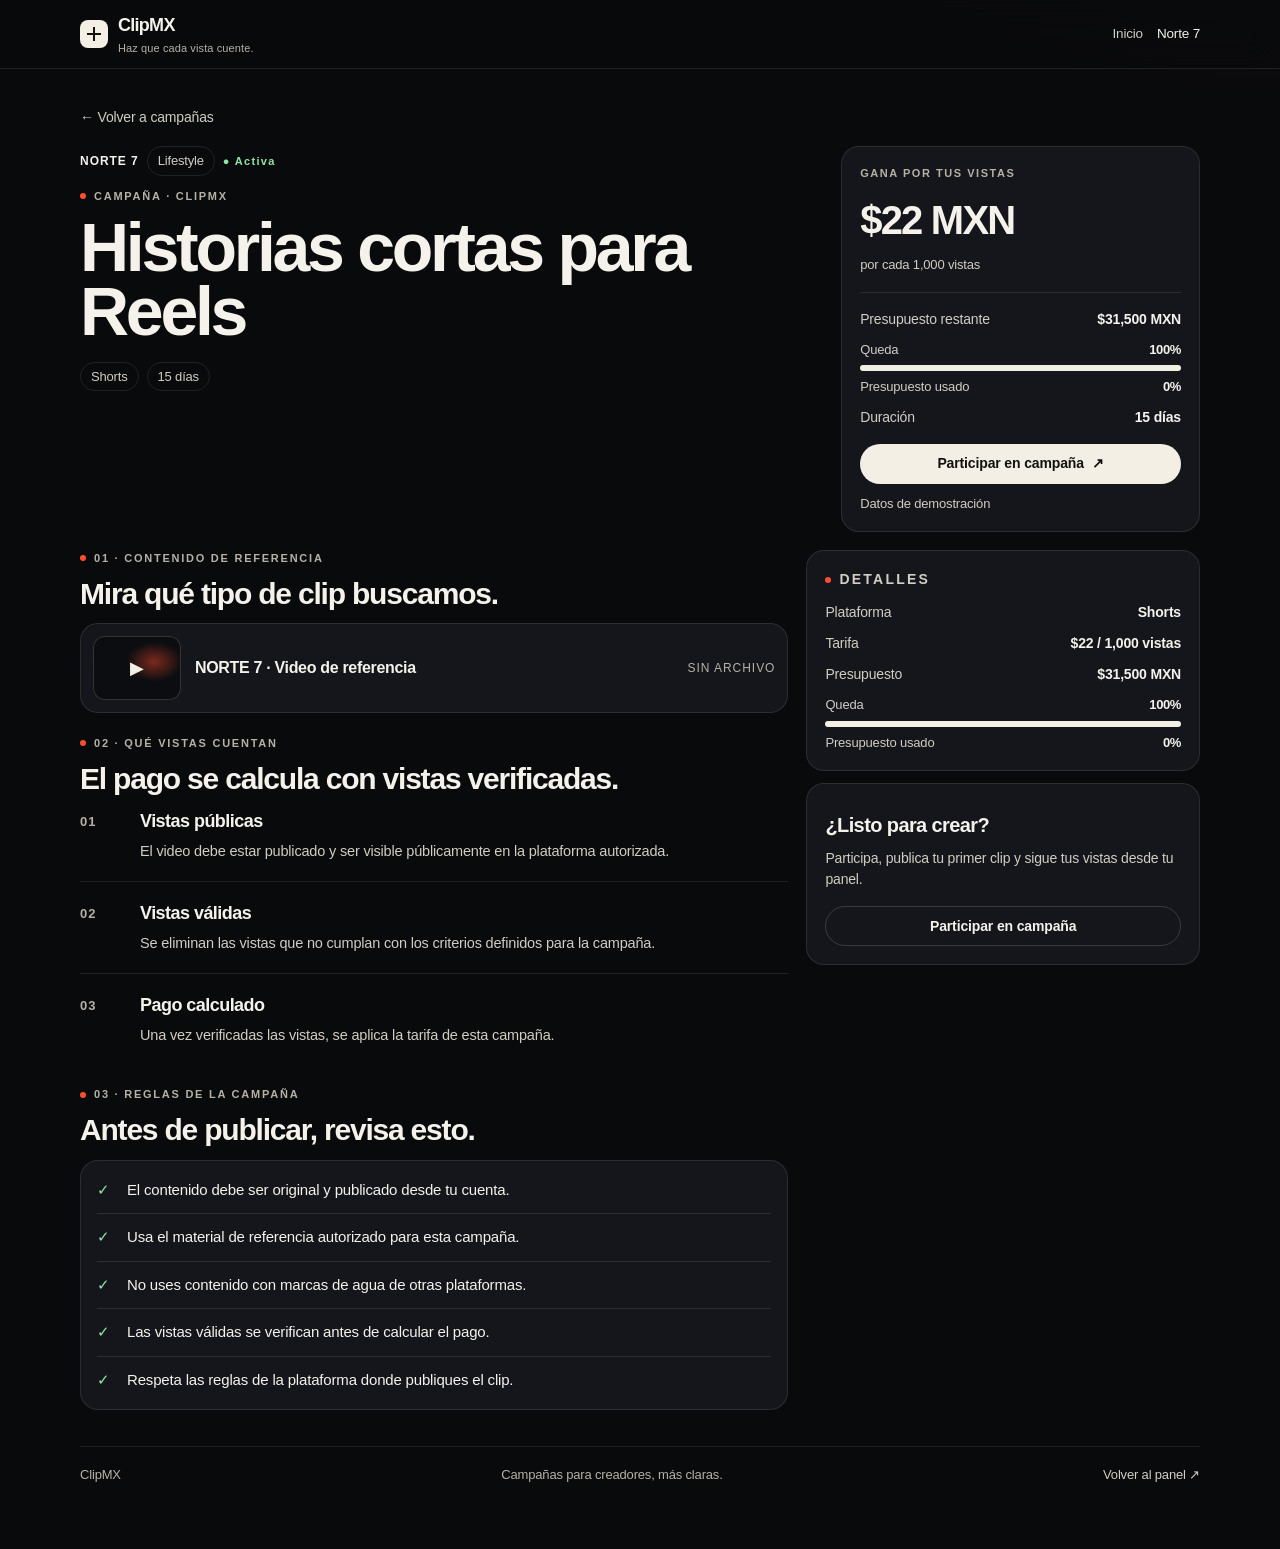
==== commit 0682cf41: "Muestra el porcentaje usado y el que queda del presupuesto, y centra las secciones del inicio bajo e" ====
--- a/campana-norte.html
+++ b/campana-norte.html
@@ -4,7 +4,7 @@
   <meta charset="utf-8">
   <meta name="viewport" content="width=device-width, initial-scale=1">
   <title>ClipMX | Historias cortas para Reels</title>
-  <link rel="stylesheet" href="styles.css?v=10">
+  <link rel="stylesheet" href="styles.css?v=11">
 </head>
 <body>
   <header class="site-header">
@@ -44,7 +44,12 @@
           <strong>$22 MXN</strong>
           <small>por cada 1,000 vistas</small>
           <hr>
-          <div class="earn-line"><span>Presupuesto restante</span><b>$31,500 MXN</b></div>
+          <div class="earn-line"><span>Presupuesto restante</span><b data-remain="norte">$31,500 MXN</b></div>
+          <div class="pct-bar" data-budget="norte" data-kind="queda">
+            <div class="pct-bar-top"><span>Queda</span><b data-pct>100%</b></div>
+            <div class="meter" data-meter role="meter" aria-valuemin="0" aria-valuemax="100" aria-valuenow="100" aria-label="Queda 100% del presupuesto"><span style="width:100%"></span></div>
+            <div class="pct-bar-top pct-bar-sub"><span>Presupuesto usado</span><b data-pct-alt>0%</b></div>
+          </div>
           <div class="earn-line"><span>Duración</span><b>15 días</b></div>
           <a class="btn btn-primary" href="creador.html?unirse=norte">Participar en campaña <span>↗</span></a>
           <small class="demo-note">Datos de demostración</small>
@@ -90,7 +95,12 @@
             <p class="kicker"><i></i>Detalles</p>
             <div class="side-row"><span>Plataforma</span><strong>Shorts</strong></div>
             <div class="side-row"><span>Tarifa</span><strong>$22 / 1,000 vistas</strong></div>
-            <div class="side-row"><span>Presupuesto</span><strong>$31,500 MXN</strong></div>
+            <div class="side-row"><span>Presupuesto</span><strong data-remain="norte">$31,500 MXN</strong></div>
+            <div class="pct-bar" data-budget="norte" data-kind="queda">
+            <div class="pct-bar-top"><span>Queda</span><b data-pct>100%</b></div>
+            <div class="meter" data-meter role="meter" aria-valuemin="0" aria-valuemax="100" aria-valuenow="100" aria-label="Queda 100% del presupuesto"><span style="width:100%"></span></div>
+            <div class="pct-bar-top pct-bar-sub"><span>Presupuesto usado</span><b data-pct-alt>0%</b></div>
+          </div>
           </div>
           <div class="side-card">
             <h3>¿Listo para crear?</h3>
@@ -106,6 +116,6 @@
       </footer>
     </div>
   </main>
-  <script src="site.js?v=7"></script>
+  <script src="site.js?v=8"></script>
 </body>
 </html>
--- a/styles.css
+++ b/styles.css
@@ -282,6 +282,11 @@
 }
 
 .section { padding: 72px 0; }
+#how,
+#campaigns,
+#brands {
+  scroll-margin-top: calc(50vh - 38px);
+}
 .section-intro {
   display: grid;
   grid-template-columns: 0.9fr 1.1fr;
@@ -713,6 +718,24 @@
 .budget-top strong { font-variant-numeric: tabular-nums; letter-spacing: -0.03em; }
 .budget .fine, .review-ok span { color: var(--muted); font-size: 13px; }
 .budget .fine { display: block; margin-top: 8px; }
+.pct-bar { width: 100%; margin-top: 10px; }
+.pct-bar-top {
+  display: flex;
+  justify-content: space-between;
+  align-items: baseline;
+  gap: 10px;
+  font-size: 13px;
+}
+.pct-bar-top span { color: var(--muted); }
+.pct-bar-top b {
+  color: var(--text);
+  font-weight: 650;
+  font-variant-numeric: tabular-nums;
+  letter-spacing: -0.03em;
+}
+.pct-bar .meter { height: 6px; margin: 6px 0 0; }
+.pct-bar-sub { margin-top: 6px; }
+.budget .pct-bar { margin-top: 0; }
 
 .review-ok {
   display: flex;
